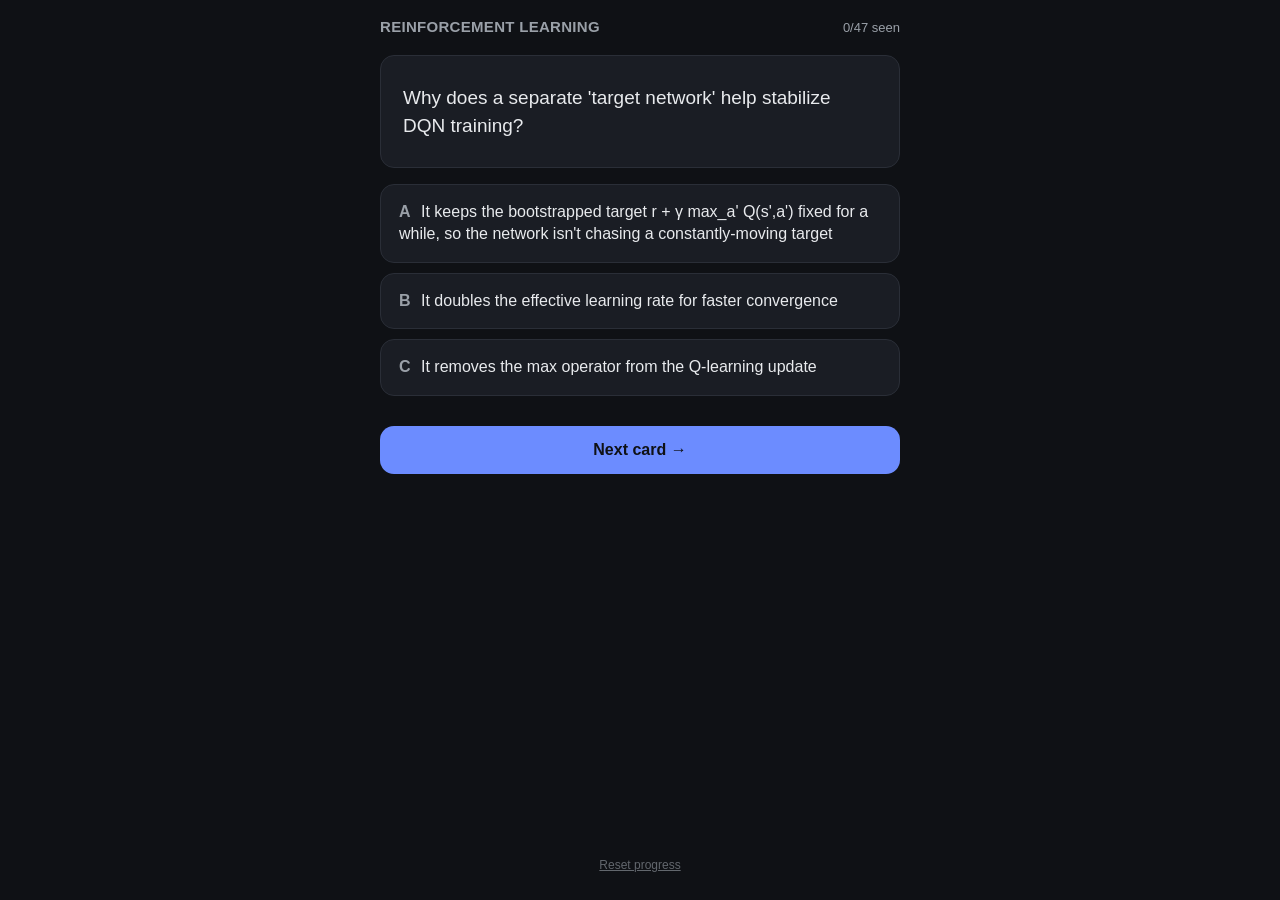
==== flash_cards/Flash Cards/index.html @ e4c53357 "flash cards" ====
<!DOCTYPE html>
<html lang="en">
<head>
<meta charset="UTF-8">
<meta name="viewport" content="width=device-width, initial-scale=1, maximum-scale=1, viewport-fit=cover">
<meta name="robots" content="noindex, nofollow">
<title>Flash Cards</title>
<link rel="stylesheet" href="css/style.css">
</head>
<body>
  <div class="app">
    <header class="topbar">
      <div class="deck-title" id="deckTitle">Flash Cards</div>
      <div class="stats" id="stats"></div>
    </header>

    <main class="card-wrap">
      <div class="question-card">
        <p class="question" id="question">Loading…</p>
      </div>

      <div class="options" id="options"></div>

      <div class="feedback" id="feedback" hidden>
        <div class="explanations" id="explanations"></div>
        <button class="next-btn" id="nextBtn">Next card →</button>
      </div>
    </main>

    <footer class="footer">
      <button class="reset-link" id="resetBtn">Reset progress</button>
    </footer>
  </div>

  <script src="js/decks/reinforcement-learning.js"></script>
  <script src="js/app.js"></script>
</body>
</html>
---- flash_cards/Flash Cards/css/style.css ----
:root {
  --bg: #0f1115;
  --card-bg: #1a1d24;
  --text: #e8eaed;
  --text-dim: #9aa0a8;
  --accent: #6c8cff;
  --green: #2e7d4f;
  --green-bg: #163d27;
  --red: #b3454a;
  --red-bg: #3d1a1c;
  --border: #2a2e37;
  --radius: 14px;
}

* { box-sizing: border-box; }

html, body {
  margin: 0;
  padding: 0;
  background: var(--bg);
  color: var(--text);
  font-family: -apple-system, BlinkMacSystemFont, "Segoe UI", Roboto, Helvetica, Arial, sans-serif;
  -webkit-text-size-adjust: 100%;
}

.app {
  min-height: 100vh;
  min-height: 100dvh;
  display: flex;
  flex-direction: column;
  max-width: 560px;
  margin: 0 auto;
  padding: env(safe-area-inset-top) env(safe-area-inset-right) env(safe-area-inset-bottom) env(safe-area-inset-left);
}

.topbar {
  display: flex;
  justify-content: space-between;
  align-items: baseline;
  padding: 18px 20px 8px;
}

.deck-title {
  font-size: 15px;
  font-weight: 600;
  color: var(--text-dim);
  letter-spacing: 0.02em;
  text-transform: uppercase;
}

.stats {
  font-size: 13px;
  color: var(--text-dim);
  font-variant-numeric: tabular-nums;
}

.card-wrap {
  flex: 1;
  display: flex;
  flex-direction: column;
  padding: 12px 20px 20px;
  gap: 16px;
}

.question-card {
  background: var(--card-bg);
  border: 1px solid var(--border);
  border-radius: var(--radius);
  padding: 28px 22px;
  min-height: 96px;
  display: flex;
  align-items: center;
}

.question {
  margin: 0;
  font-size: 19px;
  line-height: 1.45;
  font-weight: 500;
}

.options {
  display: flex;
  flex-direction: column;
  gap: 10px;
}

.option-btn {
  display: block;
  width: 100%;
  text-align: left;
  background: var(--card-bg);
  border: 1px solid var(--border);
  color: var(--text);
  border-radius: var(--radius);
  padding: 16px 18px;
  font-size: 16px;
  line-height: 1.4;
  cursor: pointer;
  transition: background 0.15s ease, border-color 0.15s ease, transform 0.1s ease;
  -webkit-tap-highlight-color: transparent;
}

.option-btn:active {
  transform: scale(0.98);
}

.option-btn:not(:disabled):hover {
  border-color: var(--accent);
}

.option-btn:disabled {
  cursor: default;
}

.option-btn.correct {
  background: var(--green-bg);
  border-color: var(--green);
  color: #d3f5e0;
}

.option-btn.incorrect {
  background: var(--red-bg);
  border-color: var(--red);
  color: #f7d6d7;
}

.option-letter {
  display: inline-block;
  width: 22px;
  font-weight: 700;
  color: var(--text-dim);
}

.option-btn.correct .option-letter,
.option-btn.incorrect .option-letter {
  color: inherit;
}

.feedback {
  display: flex;
  flex-direction: column;
  gap: 14px;
  animation: fadeIn 0.2s ease;
}

@keyframes fadeIn {
  from { opacity: 0; transform: translateY(4px); }
  to { opacity: 1; transform: translateY(0); }
}

.explanations {
  display: flex;
  flex-direction: column;
  gap: 10px;
}

.explanation {
  border-radius: 10px;
  padding: 12px 14px;
  font-size: 14px;
  line-height: 1.45;
  border: 1px solid var(--border);
}

.explanation.correct {
  background: var(--green-bg);
  border-color: var(--green);
  color: #d3f5e0;
}

.explanation.incorrect {
  background: var(--red-bg);
  border-color: var(--red);
  color: #f7d6d7;
}

.explanation .tag {
  font-weight: 700;
  margin-right: 6px;
  text-transform: uppercase;
  font-size: 11px;
  letter-spacing: 0.04em;
  opacity: 0.85;
}

.next-btn {
  width: 100%;
  padding: 15px;
  border-radius: var(--radius);
  border: none;
  background: var(--accent);
  color: #0f1115;
  font-size: 16px;
  font-weight: 700;
  cursor: pointer;
  -webkit-tap-highlight-color: transparent;
}

.next-btn:active {
  opacity: 0.85;
}

.footer {
  text-align: center;
  padding: 8px 20px 22px;
}

.reset-link {
  background: none;
  border: none;
  color: var(--text-dim);
  font-size: 12px;
  cursor: pointer;
  padding: 6px;
  text-decoration: underline;
  opacity: 0.6;
}

.reset-link:active {
  opacity: 1;
}

@media (max-width: 380px) {
  .question { font-size: 17px; }
  .option-btn { font-size: 15px; padding: 14px 16px; }
}
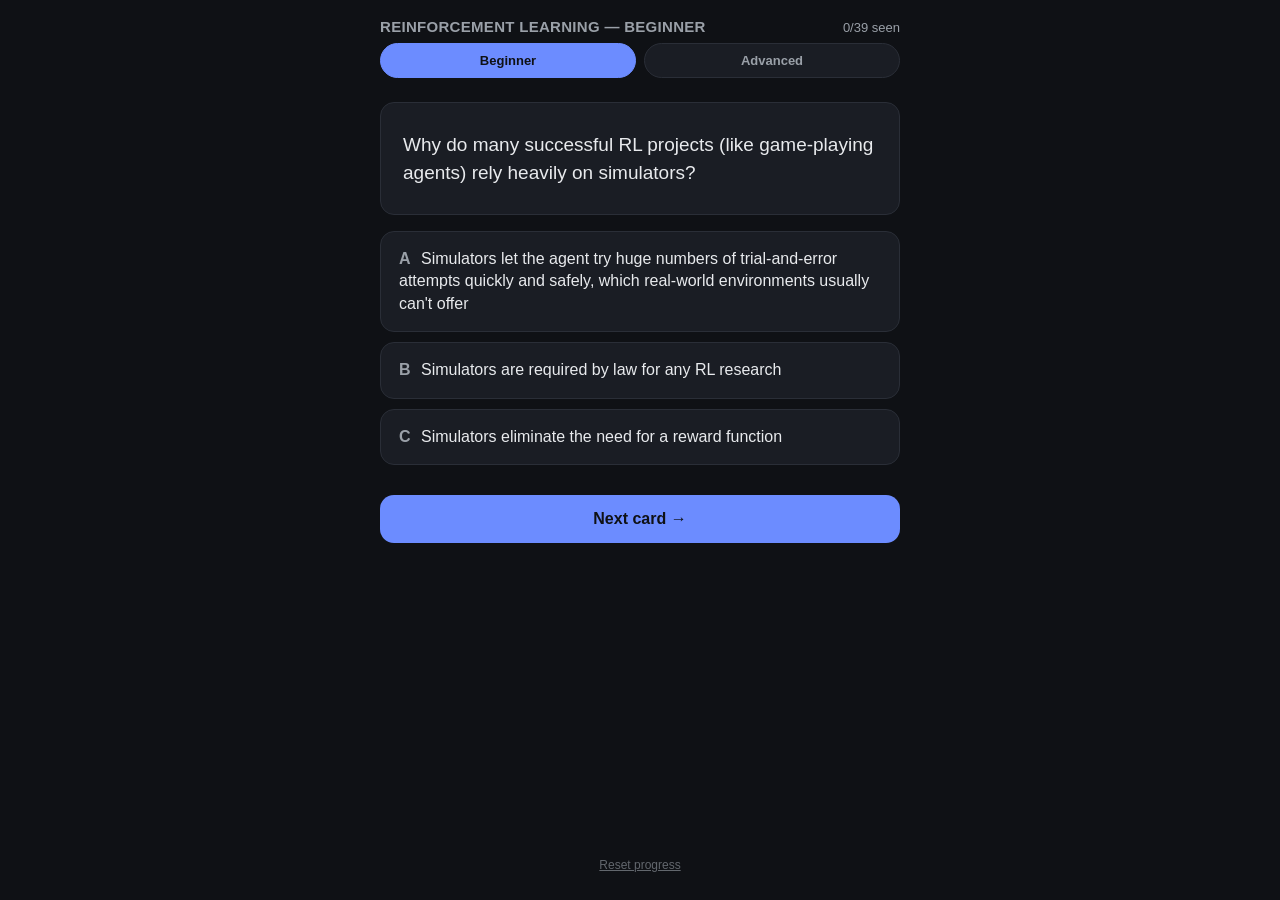
==== commit 22b92a55: "beginner cards" ====
--- a/flash_cards/Flash Cards/index.html
+++ b/flash_cards/Flash Cards/index.html
@@ -13,6 +13,8 @@
       <div class="deck-title" id="deckTitle">Flash Cards</div>
       <div class="stats" id="stats"></div>
     </header>
+
+    <div class="deck-switcher" id="deckSwitcher"></div>
 
     <main class="card-wrap">
       <div class="question-card">
@@ -32,7 +34,8 @@
     </footer>
   </div>
 
-  <script src="js/decks/reinforcement-learning.js"></script>
+  <script src="js/decks/reinforcement-learning-beginner.js"></script>
+  <script src="js/decks/reinforcement-learning-advanced.js"></script>
   <script src="js/app.js"></script>
 </body>
 </html>
--- a/flash_cards/Flash Cards/css/style.css
+++ b/flash_cards/Flash Cards/css/style.css
@@ -62,6 +62,32 @@
   gap: 16px;
 }
 
+.deck-switcher {
+  display: flex;
+  gap: 8px;
+  padding: 0 20px 12px;
+}
+
+.deck-pill {
+  flex: 1;
+  padding: 9px 10px;
+  border-radius: 999px;
+  border: 1px solid var(--border);
+  background: var(--card-bg);
+  color: var(--text-dim);
+  font-size: 13px;
+  font-weight: 600;
+  cursor: pointer;
+  -webkit-tap-highlight-color: transparent;
+  transition: background 0.15s ease, border-color 0.15s ease, color 0.15s ease;
+}
+
+.deck-pill.active {
+  background: var(--accent);
+  border-color: var(--accent);
+  color: #0f1115;
+}
+
 .question-card {
   background: var(--card-bg);
   border: 1px solid var(--border);
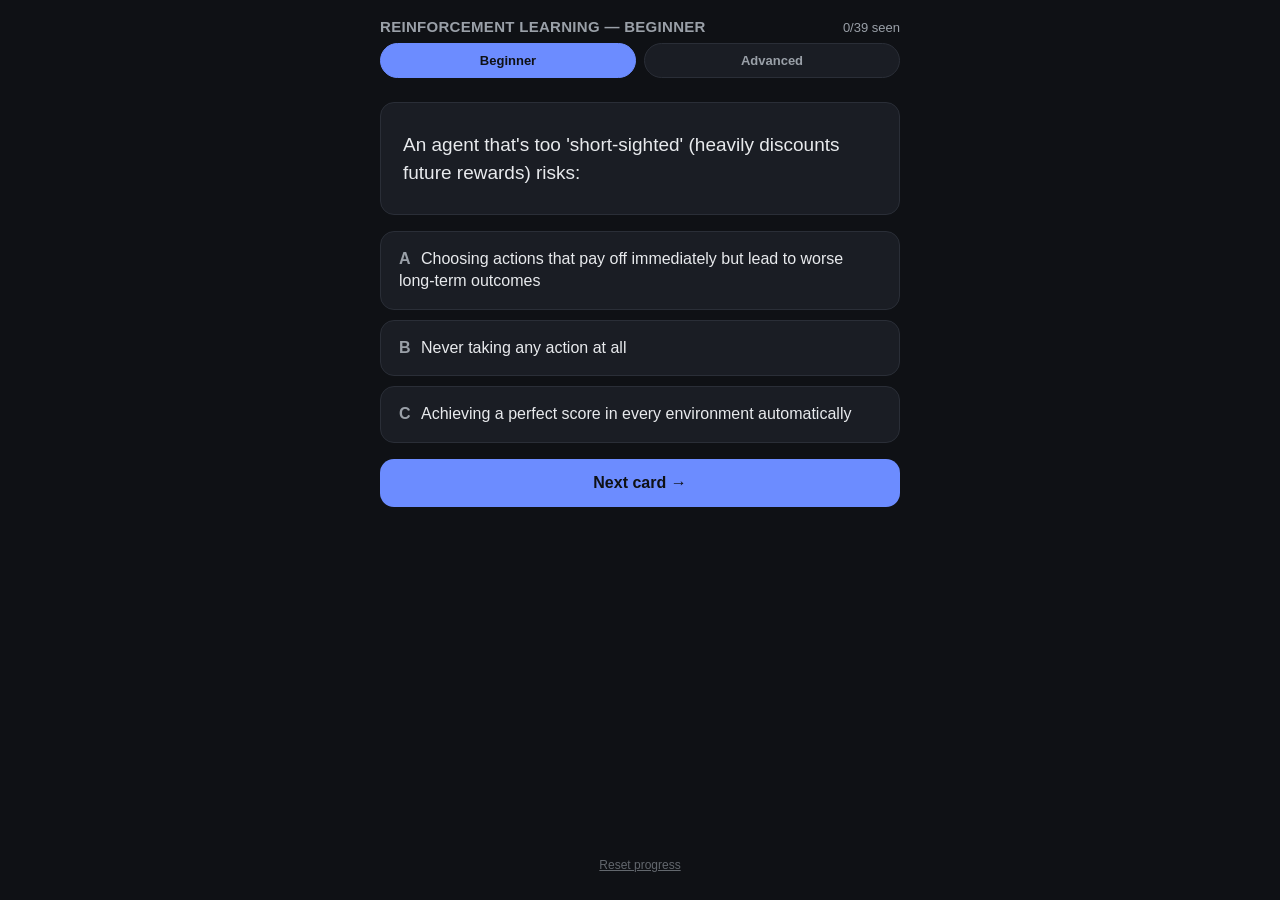
==== commit 00007542: "flash card turn" ====
--- a/flash_cards/Flash Cards/index.html
+++ b/flash_cards/Flash Cards/index.html
@@ -24,7 +24,6 @@
       <div class="options" id="options"></div>
 
       <div class="feedback" id="feedback" hidden>
-        <div class="explanations" id="explanations"></div>
         <button class="next-btn" id="nextBtn">Next card →</button>
       </div>
     </main>
--- a/flash_cards/Flash Cards/css/style.css
+++ b/flash_cards/Flash Cards/css/style.css
@@ -111,7 +111,7 @@
   gap: 10px;
 }
 
-.option-btn {
+.option-card {
   display: block;
   width: 100%;
   text-align: left;
@@ -119,36 +119,46 @@
   border: 1px solid var(--border);
   color: var(--text);
   border-radius: var(--radius);
-  padding: 16px 18px;
+  padding: 0;
   font-size: 16px;
   line-height: 1.4;
   cursor: pointer;
   transition: background 0.15s ease, border-color 0.15s ease, transform 0.1s ease;
   -webkit-tap-highlight-color: transparent;
-}
-
-.option-btn:active {
+  perspective: 600px;
+  overflow: hidden;
+}
+
+.option-card:active {
   transform: scale(0.98);
 }
 
-.option-btn:not(:disabled):hover {
+.option-card:hover {
   border-color: var(--accent);
 }
 
-.option-btn:disabled {
-  cursor: default;
-}
-
-.option-btn.correct {
+.option-card.correct {
   background: var(--green-bg);
   border-color: var(--green);
   color: #d3f5e0;
 }
 
-.option-btn.incorrect {
+.option-card.incorrect {
   background: var(--red-bg);
   border-color: var(--red);
   color: #f7d6d7;
+}
+
+.option-inner {
+  padding: 16px 18px;
+  transition: transform 0.16s ease-in;
+  transform: rotateX(0deg);
+  backface-visibility: hidden;
+}
+
+.option-inner.flip-mid {
+  transform: rotateX(90deg);
+  transition-timing-function: ease-in;
 }
 
 .option-letter {
@@ -158,56 +168,35 @@
   color: var(--text-dim);
 }
 
-.option-btn.correct .option-letter,
-.option-btn.incorrect .option-letter {
+.option-card.correct .option-letter,
+.option-card.incorrect .option-letter {
   color: inherit;
 }
 
-.feedback {
-  display: flex;
-  flex-direction: column;
-  gap: 14px;
-  animation: fadeIn 0.2s ease;
-}
-
-@keyframes fadeIn {
-  from { opacity: 0; transform: translateY(4px); }
-  to { opacity: 1; transform: translateY(0); }
-}
-
-.explanations {
-  display: flex;
-  flex-direction: column;
-  gap: 10px;
-}
-
-.explanation {
-  border-radius: 10px;
-  padding: 12px 14px;
-  font-size: 14px;
-  line-height: 1.45;
-  border: 1px solid var(--border);
-}
-
-.explanation.correct {
-  background: var(--green-bg);
-  border-color: var(--green);
-  color: #d3f5e0;
-}
-
-.explanation.incorrect {
-  background: var(--red-bg);
-  border-color: var(--red);
-  color: #f7d6d7;
-}
-
-.explanation .tag {
+.tag {
+  display: block;
   font-weight: 700;
-  margin-right: 6px;
+  margin-bottom: 4px;
   text-transform: uppercase;
   font-size: 11px;
   letter-spacing: 0.04em;
   opacity: 0.85;
+}
+
+.option-explanation {
+  font-size: 14px;
+}
+
+.feedback {
+  display: flex;
+  flex-direction: column;
+  gap: 14px;
+  animation: fadeIn 0.2s ease;
+}
+
+@keyframes fadeIn {
+  from { opacity: 0; transform: translateY(4px); }
+  to { opacity: 1; transform: translateY(0); }
 }
 
 .next-btn {
@@ -249,5 +238,6 @@
 
 @media (max-width: 380px) {
   .question { font-size: 17px; }
-  .option-btn { font-size: 15px; padding: 14px 16px; }
-}
+  .option-card { font-size: 15px; }
+  .option-inner { padding: 14px 16px; }
+}
